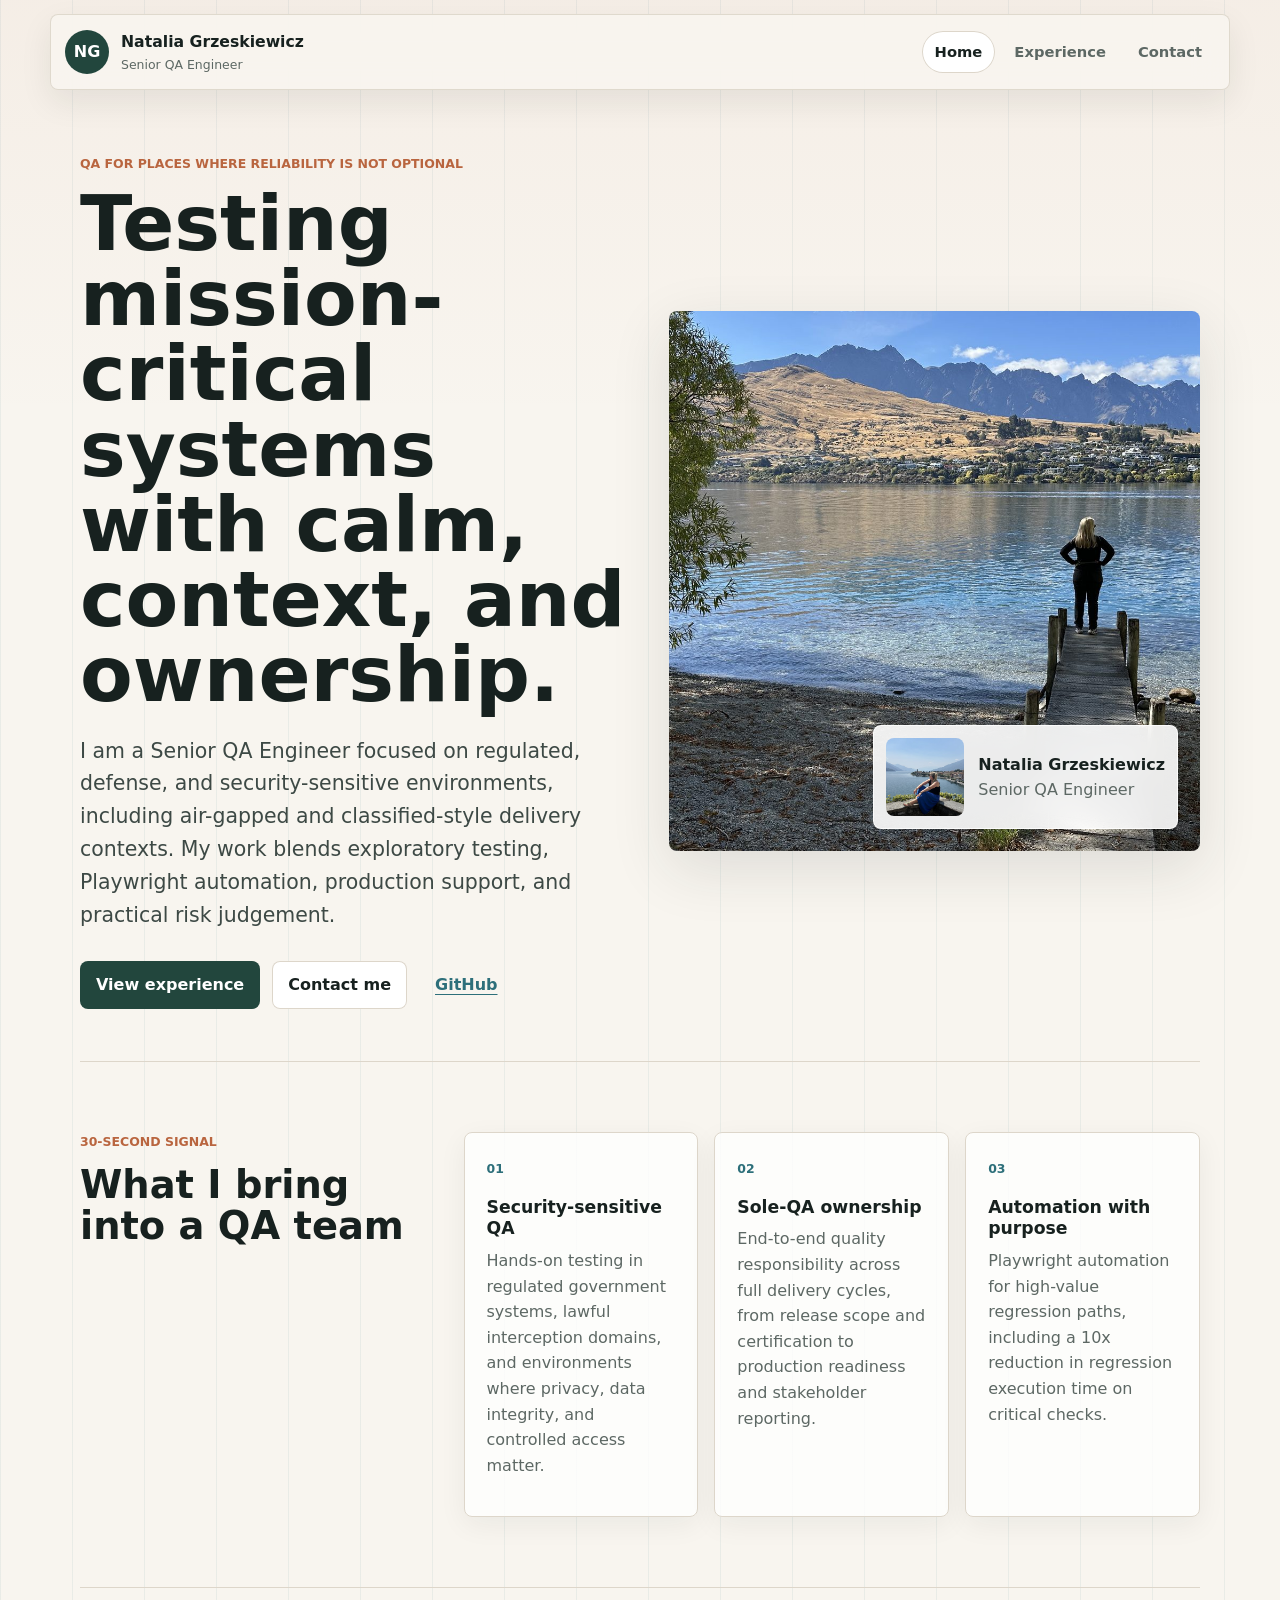
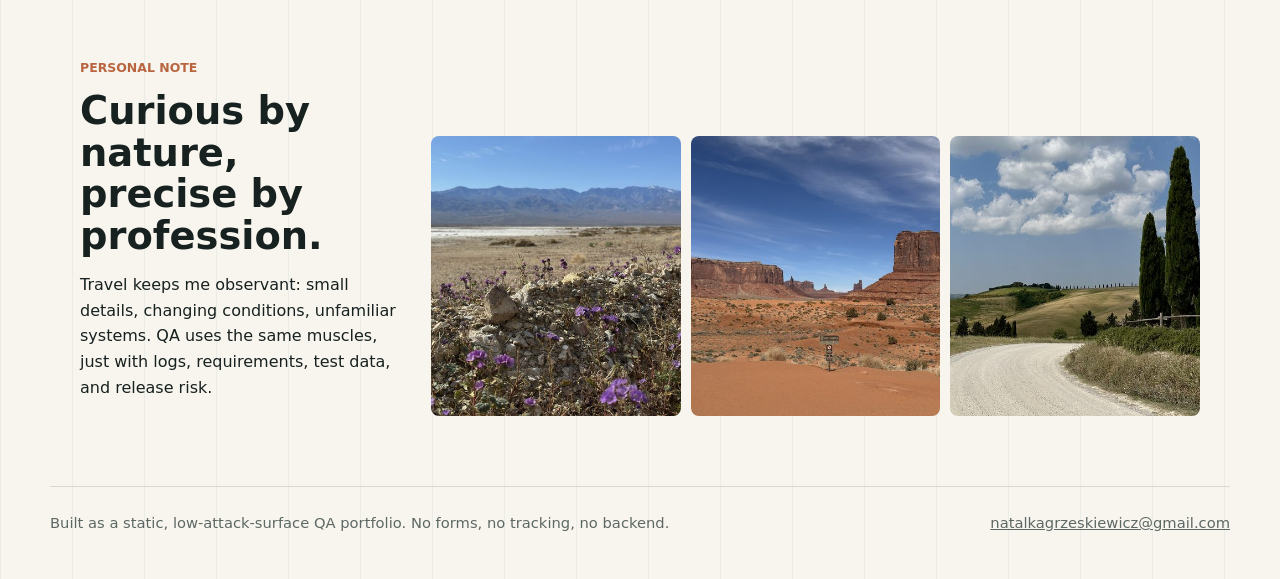
==== index.html @ 8b630f9b "Initial portfolio website" ====
<!doctype html>
<html lang="en">
  <head>
    <meta charset="utf-8">
    <meta name="viewport" content="width=device-width, initial-scale=1">
    <meta name="description" content="Natalia Grzeskiewicz, Senior QA Engineer for regulated, mission-critical, and security-sensitive systems.">
    <title>Natalia Grzeskiewicz | Senior QA Engineer</title>
    <link rel="stylesheet" href="assets/css/styles.css">
  </head>
  <body data-page="home">
    <div data-include="partials/nav.html"></div>

    <main>
      <section class="hero">
        <div class="hero-copy">
          <p class="eyebrow">QA for places where reliability is not optional</p>
          <h1>Testing mission-critical systems with calm, context, and ownership.</h1>
          <p class="lead">I am a Senior QA Engineer focused on regulated, defense, and security-sensitive environments, including air-gapped and classified-style delivery contexts. My work blends exploratory testing, Playwright automation, production support, and practical risk judgement.</p>
          <div class="hero-actions">
            <a class="button primary" href="experience.html">View experience</a>
            <a class="button secondary" href="contact.html">Contact me</a>
            <a class="text-link" href="https://github.com/natgrzeskiewicz" target="_blank" rel="noreferrer">GitHub</a>
          </div>
        </div>
        <aside class="hero-visual" aria-label="Travel-inspired profile image slot">
          <img src="assets/images/hero-travel.jpg" alt="Natalia standing by a lake and mountain view">
          <div class="profile-card">
            <img src="assets/images/headshot-placeholder.jpg" alt="Natalia by a lakeside town, used as a profile placeholder">
            <div>
              <strong>Natalia Grzeskiewicz</strong>
              <span>Senior QA Engineer</span>
            </div>
          </div>
        </aside>
      </section>

      <section class="quick-scan" aria-labelledby="scan-title">
        <div>
          <p class="section-kicker">30-second signal</p>
          <h2 id="scan-title">What I bring into a QA team</h2>
        </div>
        <div class="signal-grid">
          <article>
            <span>01</span>
            <h3>Security-sensitive QA</h3>
            <p>Hands-on testing in regulated government systems, lawful interception domains, and environments where privacy, data integrity, and controlled access matter.</p>
          </article>
          <article>
            <span>02</span>
            <h3>Sole-QA ownership</h3>
            <p>End-to-end quality responsibility across full delivery cycles, from release scope and certification to production readiness and stakeholder reporting.</p>
          </article>
          <article>
            <span>03</span>
            <h3>Automation with purpose</h3>
            <p>Playwright automation for high-value regression paths, including a 10x reduction in regression execution time on critical checks.</p>
          </article>
        </div>
      </section>

      <section class="travel-strip" aria-labelledby="travel-title">
        <div class="strip-copy">
          <p class="section-kicker">Personal note</p>
          <h2 id="travel-title">Curious by nature, precise by profession.</h2>
          <p>Travel keeps me observant: small details, changing conditions, unfamiliar systems. QA uses the same muscles, just with logs, requirements, test data, and release risk.</p>
        </div>
        <div class="photo-strip" aria-label="Replaceable travel photo strip">
          <img src="assets/images/photo-strip-1.jpg" alt="Desert flowers with mountains in the distance">
          <img src="assets/images/photo-strip-2.jpg" alt="Desert landscape with red rock formations">
          <img src="assets/images/photo-strip-3.jpg" alt="Open road through a countryside landscape">
        </div>
      </section>
    </main>

    <div data-include="partials/footer.html"></div>
    <script src="assets/js/main.js"></script>
  </body>
</html>
---- assets/css/styles.css ----
:root {
  --ink: #17211f;
  --muted: #5d6864;
  --paper: #f8f5ef;
  --panel: #ffffff;
  --line: #ddd6ca;
  --forest: #22463d;
  --lake: #2d6f7a;
  --clay: #b9653f;
  --sand: #d8bf90;
  --violet: #6f4f8f;
  --shadow: 0 18px 60px rgba(31, 42, 39, 0.12);
  --radius: 8px;
}

* {
  box-sizing: border-box;
}

html {
  scroll-behavior: smooth;
}

body {
  margin: 0;
  color: var(--ink);
  background:
    linear-gradient(90deg, rgba(45, 111, 122, 0.07) 1px, transparent 1px),
    linear-gradient(180deg, rgba(185, 101, 63, 0.05), transparent 420px),
    var(--paper);
  background-size: 72px 72px, auto, auto;
  font-family: Inter, ui-sans-serif, system-ui, -apple-system, BlinkMacSystemFont, "Segoe UI", sans-serif;
  line-height: 1.6;
}

img {
  display: block;
  max-width: 100%;
}

a {
  color: inherit;
}

main {
  width: min(1120px, calc(100% - 36px));
  margin: 0 auto;
}

.sr-only {
  position: absolute;
  width: 1px;
  height: 1px;
  padding: 0;
  overflow: hidden;
  clip: rect(0, 0, 0, 0);
  white-space: nowrap;
  border: 0;
}

.site-header {
  position: sticky;
  top: 0;
  z-index: 20;
  display: flex;
  align-items: center;
  justify-content: space-between;
  width: min(1180px, calc(100% - 28px));
  min-height: 76px;
  margin: 14px auto 0;
  padding: 12px 14px;
  background: rgba(248, 245, 239, 0.92);
  border: 1px solid rgba(221, 214, 202, 0.9);
  border-radius: var(--radius);
  backdrop-filter: blur(16px);
  box-shadow: 0 12px 32px rgba(23, 33, 31, 0.08);
}

.brand {
  display: inline-flex;
  align-items: center;
  gap: 12px;
  text-decoration: none;
}

.brand-mark {
  display: grid;
  width: 44px;
  height: 44px;
  place-items: center;
  color: #fff;
  background: var(--forest);
  border-radius: 50%;
  font-weight: 800;
}

.brand strong,
.brand small {
  display: block;
}

.brand strong {
  font-size: 0.98rem;
}

.brand small {
  color: var(--muted);
  font-size: 0.78rem;
}

.site-nav {
  display: flex;
  align-items: center;
  gap: 6px;
}

.site-nav a {
  padding: 9px 13px;
  border-radius: 999px;
  color: var(--muted);
  text-decoration: none;
  font-weight: 700;
  font-size: 0.92rem;
}

.site-nav a:hover,
.site-nav a[aria-current="page"] {
  color: var(--ink);
  background: #fff;
  box-shadow: inset 0 0 0 1px var(--line);
}

.nav-toggle {
  display: none;
  width: 44px;
  height: 44px;
  padding: 10px;
  border: 1px solid var(--line);
  border-radius: var(--radius);
  background: #fff;
}

.nav-toggle span:not(.sr-only) {
  display: block;
  height: 2px;
  margin: 5px 0;
  background: var(--ink);
}

.hero {
  display: grid;
  grid-template-columns: minmax(0, 1.02fr) minmax(320px, 0.98fr);
  gap: 36px;
  align-items: center;
  min-height: calc(100vh - 112px);
  padding: 64px 0 52px;
}

.hero-copy {
  max-width: 680px;
}

.eyebrow,
.section-kicker {
  margin: 0 0 12px;
  color: var(--clay);
  font-size: 0.78rem;
  font-weight: 800;
  letter-spacing: 0;
  text-transform: uppercase;
}

h1,
h2,
h3,
p {
  margin-top: 0;
}

h1 {
  max-width: 820px;
  margin-bottom: 22px;
  font-size: clamp(2.5rem, 6vw, 5.8rem);
  line-height: 0.98;
  letter-spacing: 0;
}

h2 {
  margin-bottom: 16px;
  font-size: clamp(1.8rem, 3vw, 3rem);
  line-height: 1.08;
  letter-spacing: 0;
}

h3 {
  margin-bottom: 8px;
  font-size: 1.08rem;
  line-height: 1.25;
}

.lead {
  max-width: 720px;
  color: #3d4945;
  font-size: clamp(1.05rem, 2vw, 1.28rem);
}

.hero-actions {
  display: flex;
  flex-wrap: wrap;
  gap: 12px;
  align-items: center;
  margin-top: 30px;
}

.button,
.text-link {
  display: inline-flex;
  align-items: center;
  justify-content: center;
  min-height: 44px;
  padding: 11px 16px;
  border-radius: var(--radius);
  text-decoration: none;
  font-weight: 800;
}

.button.primary {
  color: #fff;
  background: var(--forest);
}

.button.secondary {
  background: #fff;
  box-shadow: inset 0 0 0 1px var(--line);
}

.text-link {
  color: var(--lake);
  text-decoration: underline;
  text-underline-offset: 4px;
}

.hero-visual {
  position: relative;
  min-height: 540px;
}

.hero-visual > img {
  width: 100%;
  height: 540px;
  object-fit: cover;
  border-radius: var(--radius);
  box-shadow: var(--shadow);
}

.profile-card {
  position: absolute;
  right: 22px;
  bottom: 22px;
  display: grid;
  grid-template-columns: 78px 1fr;
  gap: 14px;
  align-items: center;
  max-width: min(360px, calc(100% - 44px));
  padding: 12px;
  background: rgba(255, 255, 255, 0.9);
  border: 1px solid rgba(255, 255, 255, 0.8);
  border-radius: var(--radius);
  backdrop-filter: blur(12px);
}

.profile-card img {
  width: 78px;
  height: 78px;
  object-fit: cover;
  border-radius: var(--radius);
}

.profile-card strong,
.profile-card span {
  display: block;
}

.profile-card span {
  color: var(--muted);
}

.quick-scan,
.travel-strip,
.skills-section,
.projects-section,
.timeline {
  padding: 70px 0;
}

.quick-scan {
  display: grid;
  grid-template-columns: 0.48fr 1fr;
  gap: 30px;
  align-items: start;
  border-top: 1px solid var(--line);
}

.signal-grid,
.skills-grid,
.project-grid {
  display: grid;
  grid-template-columns: repeat(3, minmax(0, 1fr));
  gap: 16px;
}

.signal-grid article,
.skills-grid div,
.project-card,
.role,
.contact-links a {
  background: rgba(255, 255, 255, 0.78);
  border: 1px solid var(--line);
  border-radius: var(--radius);
  box-shadow: 0 8px 28px rgba(23, 33, 31, 0.06);
}

.signal-grid article,
.skills-grid div,
.project-card {
  padding: 22px;
}

.signal-grid span,
.project-card span {
  display: inline-block;
  margin-bottom: 18px;
  color: var(--lake);
  font-size: 0.78rem;
  font-weight: 900;
  text-transform: uppercase;
}

.signal-grid p,
.skills-grid p,
.project-card p,
.role-body p,
.site-footer p {
  color: var(--muted);
}

.travel-strip {
  display: grid;
  grid-template-columns: 0.42fr 1fr;
  gap: 28px;
  align-items: end;
  border-top: 1px solid var(--line);
}

.photo-strip {
  display: grid;
  grid-template-columns: repeat(3, 1fr);
  gap: 10px;
}

.photo-strip img {
  width: 100%;
  height: 280px;
  object-fit: cover;
  border-radius: var(--radius);
}

.page-hero {
  padding: 82px 0 38px;
}

.page-hero.compact h1 {
  max-width: 980px;
}

.proof-band {
  display: grid;
  grid-template-columns: repeat(4, minmax(0, 1fr));
  gap: 1px;
  overflow: hidden;
  margin: 24px 0 36px;
  border: 1px solid var(--line);
  border-radius: var(--radius);
  background: var(--line);
}

.proof-band div {
  padding: 22px;
  background: #fff;
}

.proof-band strong,
.proof-band span {
  display: block;
}

.proof-band strong {
  font-size: 1.38rem;
}

.proof-band span {
  color: var(--muted);
}

.section-heading {
  max-width: 760px;
  margin-bottom: 24px;
}

.role {
  display: grid;
  grid-template-columns: 220px 1fr;
  gap: 24px;
  padding: 26px;
  margin-bottom: 18px;
}

.role-meta {
  color: var(--muted);
  font-weight: 800;
}

.role-meta span {
  display: block;
  margin-bottom: 8px;
}

.company {
  margin-bottom: 16px;
  color: var(--lake);
  font-weight: 800;
}

.check-list {
  display: grid;
  gap: 10px;
  padding-left: 20px;
  margin: 18px 0;
}

.check-list li::marker {
  color: var(--clay);
}

.tag-row {
  display: flex;
  flex-wrap: wrap;
  gap: 8px;
  margin-top: 18px;
}

.tag-row span {
  padding: 7px 10px;
  border: 1px solid rgba(45, 111, 122, 0.25);
  border-radius: 999px;
  color: var(--lake);
  background: rgba(45, 111, 122, 0.07);
  font-size: 0.82rem;
  font-weight: 800;
}

.skills-grid {
  grid-template-columns: repeat(4, minmax(0, 1fr));
}

.project-grid {
  grid-template-columns: repeat(2, minmax(0, 1fr));
}

.project-card {
  min-height: 210px;
  color: inherit;
  text-decoration: none;
  transition: transform 180ms ease, box-shadow 180ms ease;
}

.project-card:hover {
  transform: translateY(-3px);
  box-shadow: 0 18px 46px rgba(23, 33, 31, 0.12);
}

.contact-hero {
  display: grid;
  grid-template-columns: minmax(0, 0.92fr) minmax(280px, 0.68fr);
  gap: 34px;
  align-items: center;
  padding: 82px 0 44px;
}

.contact-hero img {
  width: 100%;
  height: 420px;
  object-fit: cover;
  border-radius: var(--radius);
  box-shadow: var(--shadow);
}

.contact-links {
  display: grid;
  grid-template-columns: repeat(2, minmax(0, 1fr));
  gap: 16px;
  padding-bottom: 82px;
}

.contact-links a {
  display: block;
  min-height: 132px;
  padding: 22px;
  text-decoration: none;
  font-size: 1.08rem;
  font-weight: 800;
}

.contact-links span {
  display: block;
  margin-bottom: 14px;
  color: var(--clay);
  font-size: 0.78rem;
  text-transform: uppercase;
}

.contact-links .whatsapp {
  color: #fff;
  background: var(--forest);
  border-color: var(--forest);
}

.contact-links .whatsapp span {
  color: var(--sand);
}

.site-footer {
  display: flex;
  gap: 18px;
  justify-content: space-between;
  width: min(1180px, calc(100% - 28px));
  margin: 0 auto 20px;
  padding: 24px 0;
  border-top: 1px solid var(--line);
}

.site-footer p {
  margin: 0;
  font-size: 0.92rem;
}

.partials-failed main::before {
  content: "Preview this site through a local server so shared navigation and footer can load.";
  display: block;
  margin: 18px auto 0;
  padding: 12px 14px;
  border: 1px solid var(--line);
  border-radius: var(--radius);
  background: #fff;
  color: var(--muted);
}

@media (max-width: 900px) {
  main {
    width: min(100% - 28px, 720px);
  }

  .site-header {
    align-items: flex-start;
  }

  .nav-toggle {
    display: block;
  }

  .site-nav {
    position: absolute;
    top: calc(100% + 8px);
    right: 0;
    left: 0;
    display: none;
    flex-direction: column;
    align-items: stretch;
    padding: 10px;
    background: rgba(248, 245, 239, 0.98);
    border: 1px solid var(--line);
    border-radius: var(--radius);
    box-shadow: var(--shadow);
  }

  .site-nav.is-open {
    display: flex;
  }

  .site-nav a {
    border-radius: var(--radius);
  }

  .hero,
  .quick-scan,
  .travel-strip,
  .contact-hero,
  .role {
    grid-template-columns: 1fr;
  }

  .hero {
    min-height: auto;
    padding-top: 52px;
  }

  .hero-visual,
  .hero-visual > img {
    min-height: 0;
    height: auto;
  }

  .hero-visual > img {
    aspect-ratio: 4 / 3;
  }

  .signal-grid,
  .skills-grid,
  .project-grid,
  .proof-band,
  .contact-links {
    grid-template-columns: 1fr;
  }

  .photo-strip {
    grid-template-columns: 1fr;
  }

  .photo-strip img {
    height: 220px;
  }

  .role-meta {
    display: flex;
    flex-wrap: wrap;
    gap: 8px 16px;
  }

  .site-footer {
    flex-direction: column;
  }
}

@media (max-width: 560px) {
  .brand small {
    display: none;
  }

  .site-header {
    width: calc(100% - 20px);
    margin-top: 10px;
  }

  h1 {
    font-size: 2.55rem;
  }

  .profile-card {
    position: static;
    max-width: none;
    margin-top: 10px;
  }

  .hero-actions {
    align-items: stretch;
    flex-direction: column;
  }

  .button,
  .text-link {
    width: 100%;
  }

  .quick-scan,
  .travel-strip,
  .skills-section,
  .projects-section,
  .timeline {
    padding: 48px 0;
  }
}
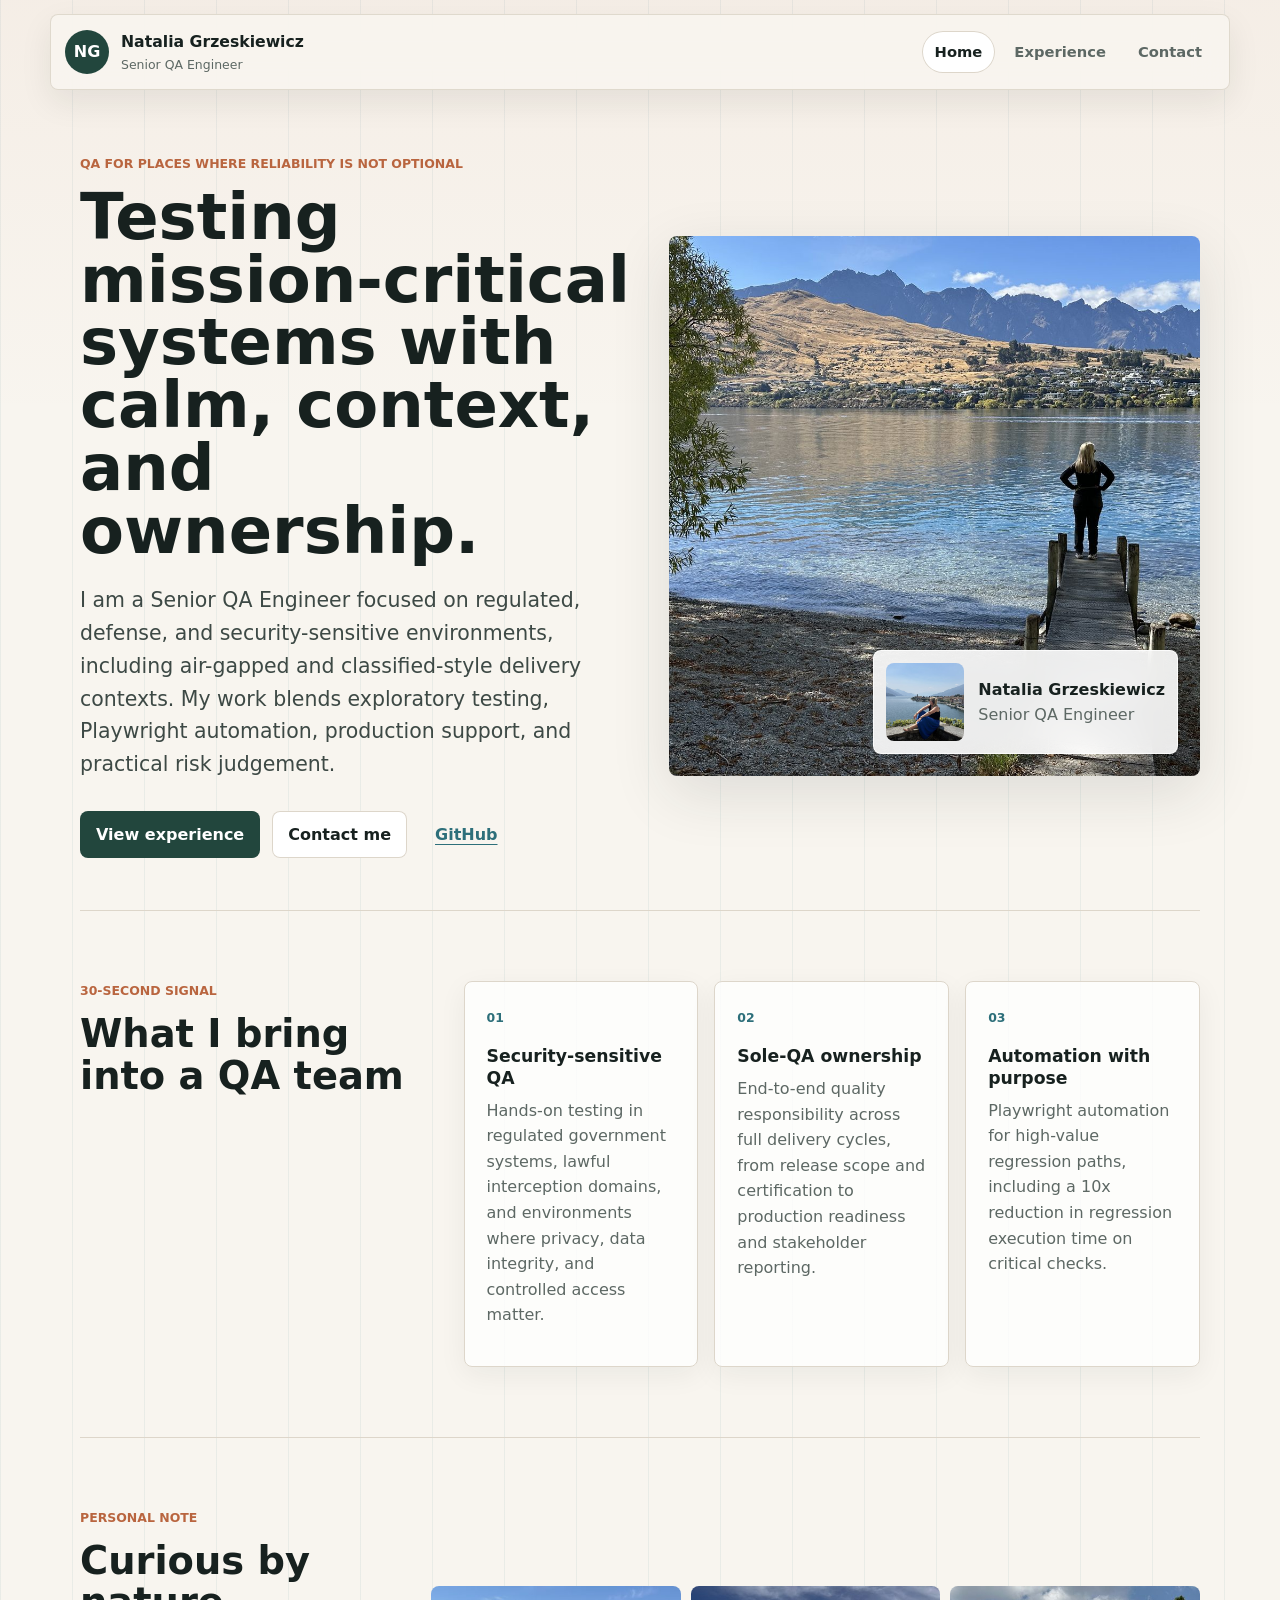
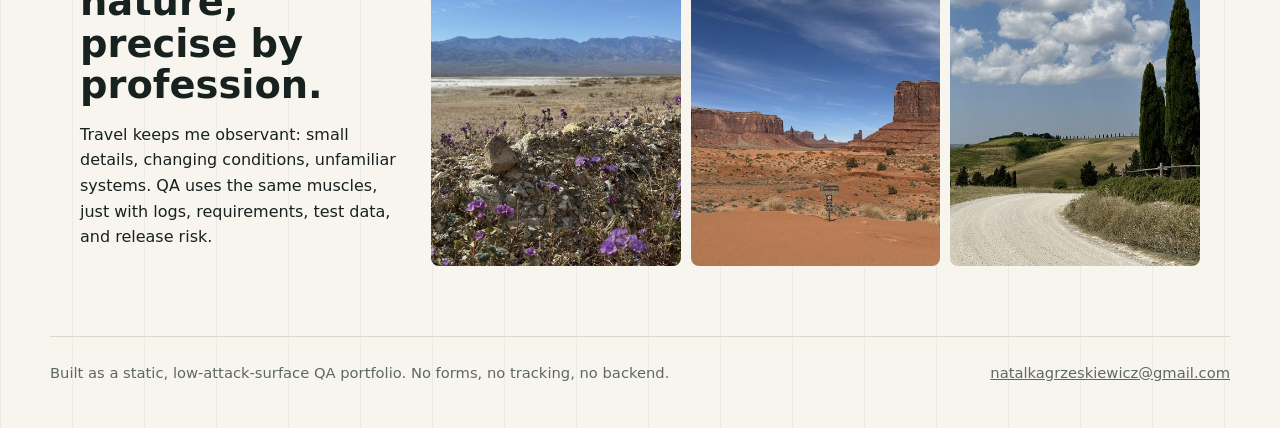
==== commit 3b38fca9: "changes to url and font" ====
--- a/index.html
+++ b/index.html
@@ -19,7 +19,7 @@
           <div class="hero-actions">
             <a class="button primary" href="experience.html">View experience</a>
             <a class="button secondary" href="contact.html">Contact me</a>
-            <a class="text-link" href="https://github.com/natgrzeskiewicz" target="_blank" rel="noreferrer">GitHub</a>
+            <a class="text-link" href="https://github.com/ThisNatOne/" target="_blank" rel="noreferrer">GitHub</a>
           </div>
         </div>
         <aside class="hero-visual" aria-label="Travel-inspired profile image slot">
--- a/assets/css/styles.css
+++ b/assets/css/styles.css
@@ -180,7 +180,7 @@
 h1 {
   max-width: 820px;
   margin-bottom: 22px;
-  font-size: clamp(2.5rem, 6vw, 5.8rem);
+  font-size: clamp(2.2rem, 5vw, 4rem);
   line-height: 0.98;
   letter-spacing: 0;
 }
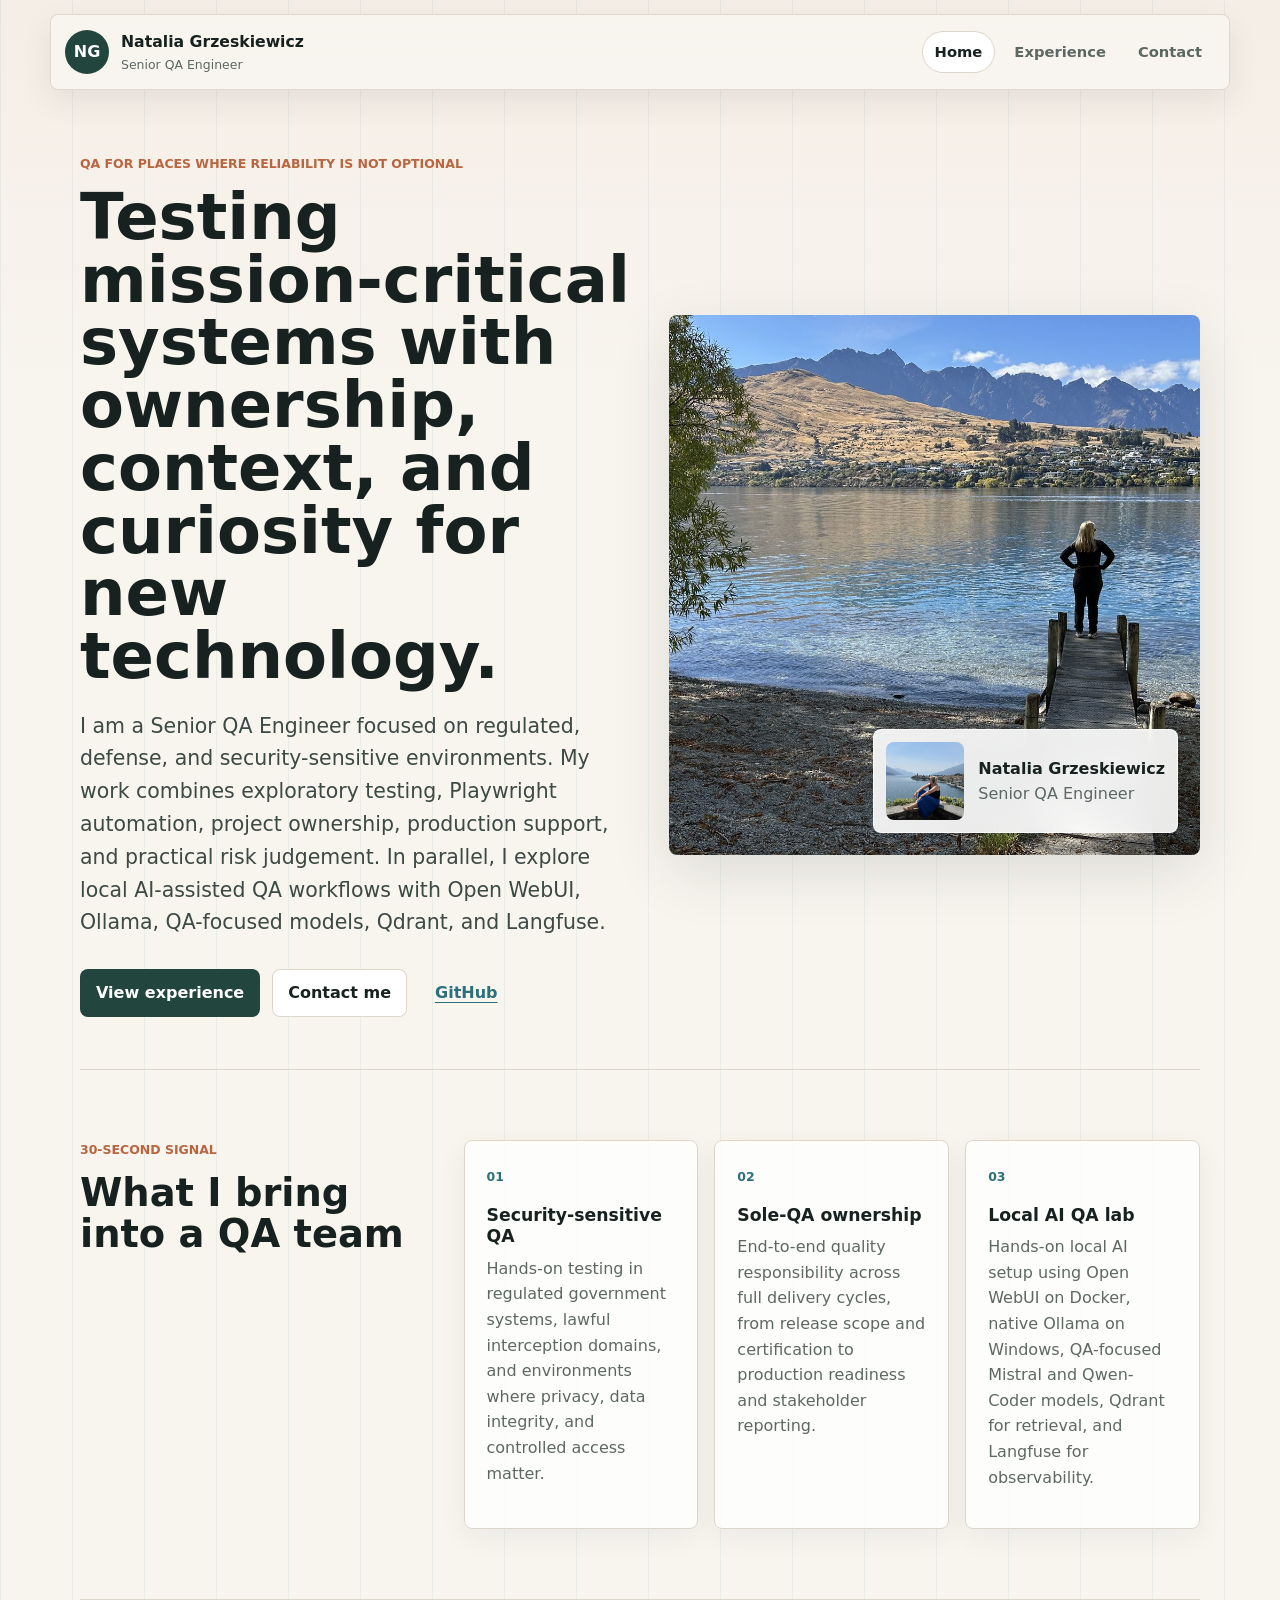
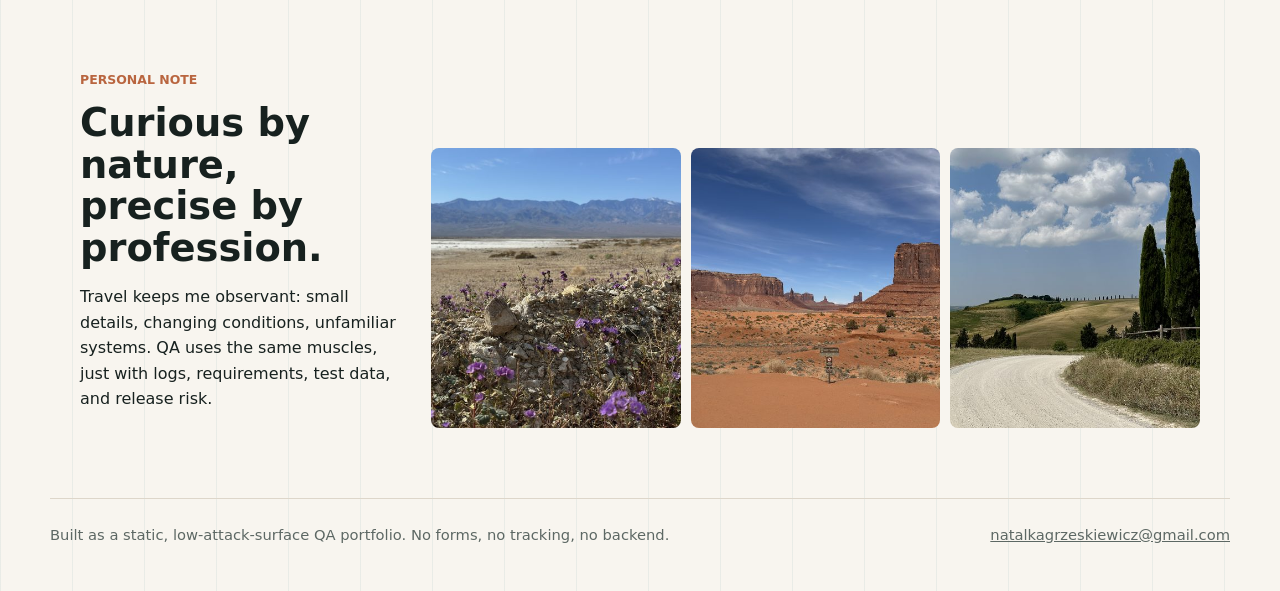
==== commit e52d3fe5: "small changes to the layout" ====
--- a/index.html
+++ b/index.html
@@ -3,7 +3,7 @@
   <head>
     <meta charset="utf-8">
     <meta name="viewport" content="width=device-width, initial-scale=1">
-    <meta name="description" content="Natalia Grzeskiewicz, Senior QA Engineer for regulated, mission-critical, and security-sensitive systems.">
+    <meta name="description" content="Natalia Grzeskiewicz, Senior QA Engineer exploring QA, automation, and local AI-assisted testing workflows.">
     <title>Natalia Grzeskiewicz | Senior QA Engineer</title>
     <link rel="stylesheet" href="assets/css/styles.css">
   </head>
@@ -14,8 +14,8 @@
       <section class="hero">
         <div class="hero-copy">
           <p class="eyebrow">QA for places where reliability is not optional</p>
-          <h1>Testing mission-critical systems with calm, context, and ownership.</h1>
-          <p class="lead">I am a Senior QA Engineer focused on regulated, defense, and security-sensitive environments, including air-gapped and classified-style delivery contexts. My work blends exploratory testing, Playwright automation, production support, and practical risk judgement.</p>
+          <h1>Testing mission-critical systems with ownership, context, and curiosity for new technology.</h1>
+          <p class="lead">I am a Senior QA Engineer focused on regulated, defense, and security-sensitive environments. My work combines exploratory testing, Playwright automation, project ownership, production support, and practical risk judgement. In parallel, I explore local AI-assisted QA workflows with Open WebUI, Ollama, QA-focused models, Qdrant, and Langfuse.</p>
           <div class="hero-actions">
             <a class="button primary" href="experience.html">View experience</a>
             <a class="button secondary" href="contact.html">Contact me</a>
@@ -52,8 +52,8 @@
           </article>
           <article>
             <span>03</span>
-            <h3>Automation with purpose</h3>
-            <p>Playwright automation for high-value regression paths, including a 10x reduction in regression execution time on critical checks.</p>
+            <h3>Local AI QA lab</h3>
+            <p>Hands-on local AI setup using Open WebUI on Docker, native Ollama on Windows, QA-focused Mistral and Qwen-Coder models, Qdrant for retrieval, and Langfuse for observability.</p>
           </article>
         </div>
       </section>
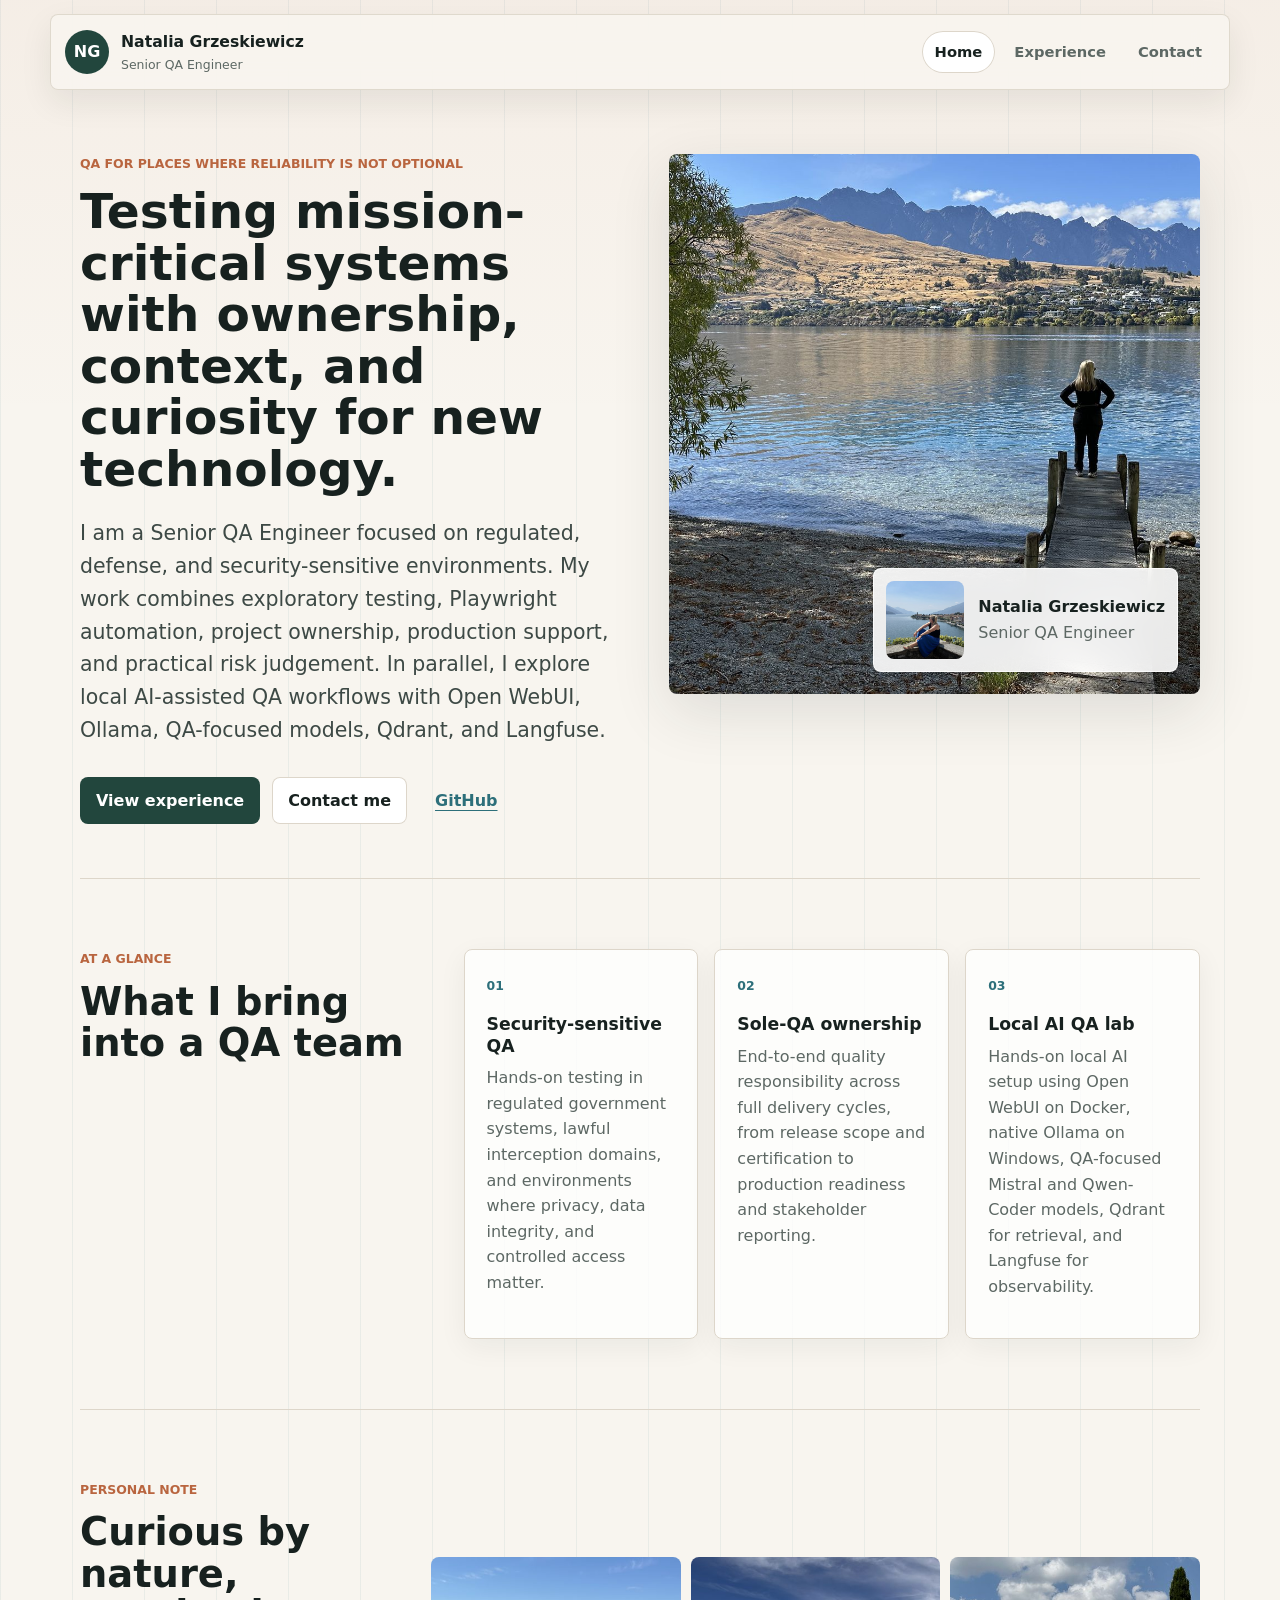
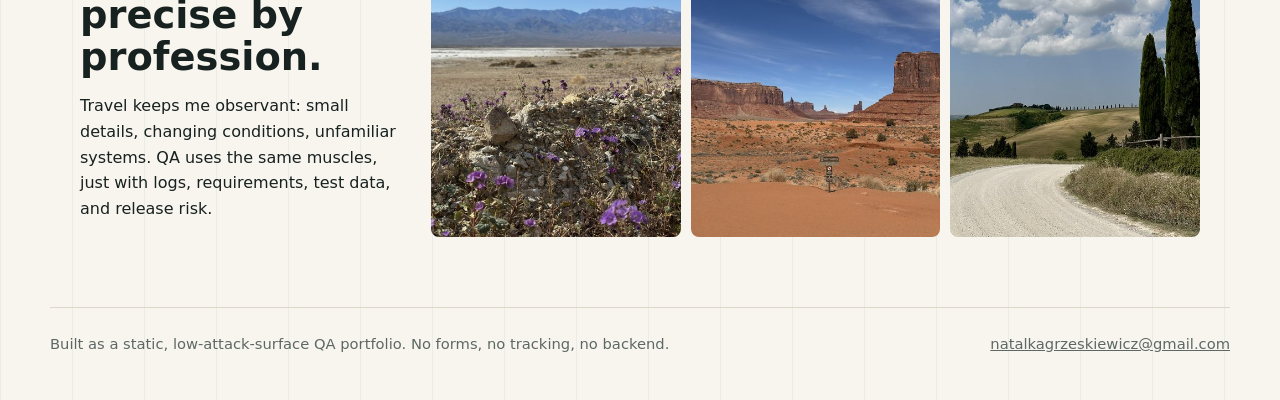
==== commit f387b6d8: "Refine homepage hero and highlights" ====
--- a/index.html
+++ b/index.html
@@ -36,7 +36,7 @@
 
       <section class="quick-scan" aria-labelledby="scan-title">
         <div>
-          <p class="section-kicker">30-second signal</p>
+          <p class="section-kicker">At a glance</p>
           <h2 id="scan-title">What I bring into a QA team</h2>
         </div>
         <div class="signal-grid">
--- a/assets/css/styles.css
+++ b/assets/css/styles.css
@@ -151,7 +151,7 @@
   display: grid;
   grid-template-columns: minmax(0, 1.02fr) minmax(320px, 0.98fr);
   gap: 36px;
-  align-items: center;
+  align-items: start;
   min-height: calc(100vh - 112px);
   padding: 64px 0 52px;
 }
@@ -180,9 +180,15 @@
 h1 {
   max-width: 820px;
   margin-bottom: 22px;
-  font-size: clamp(2.2rem, 5vw, 4rem);
+  font-size: clamp(2.1rem, 4.9vw, 3.9rem);
   line-height: 0.98;
   letter-spacing: 0;
+}
+
+.hero h1 {
+  max-width: 760px;
+  font-size: clamp(2rem, 3.8vw, 3.35rem);
+  line-height: 1.06;
 }
 
 h2 {
@@ -487,12 +493,19 @@
   padding: 82px 0 44px;
 }
 
-.contact-hero img {
+.contact-visual img {
   width: 100%;
   height: 420px;
   object-fit: cover;
   border-radius: var(--radius);
   box-shadow: var(--shadow);
+}
+
+.contact-visual p {
+  margin: 14px 0 0;
+  color: var(--muted);
+  font-size: 0.94rem;
+  line-height: 1.6;
 }
 
 .contact-links {
@@ -655,6 +668,11 @@
     font-size: 2.55rem;
   }
 
+  .hero h1 {
+    font-size: 2.2rem;
+    line-height: 1.08;
+  }
+
   .profile-card {
     position: static;
     max-width: none;
